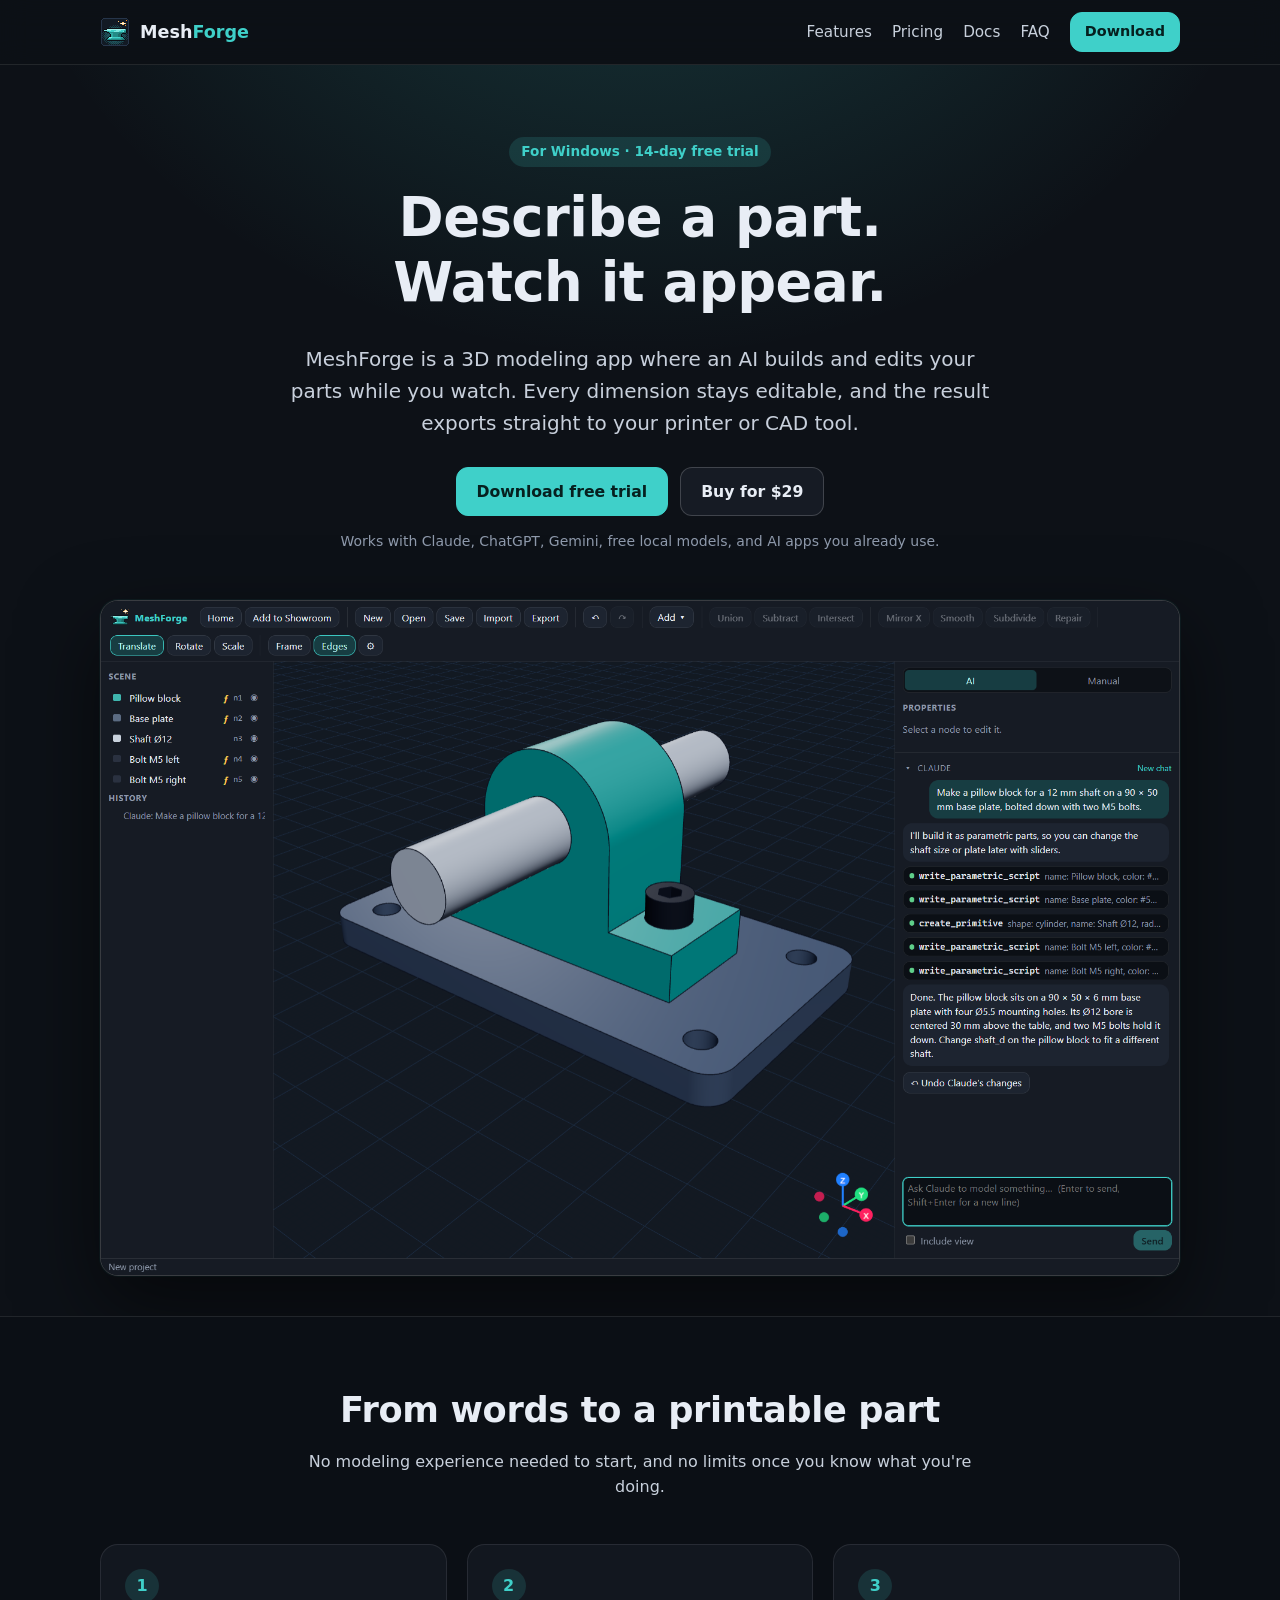
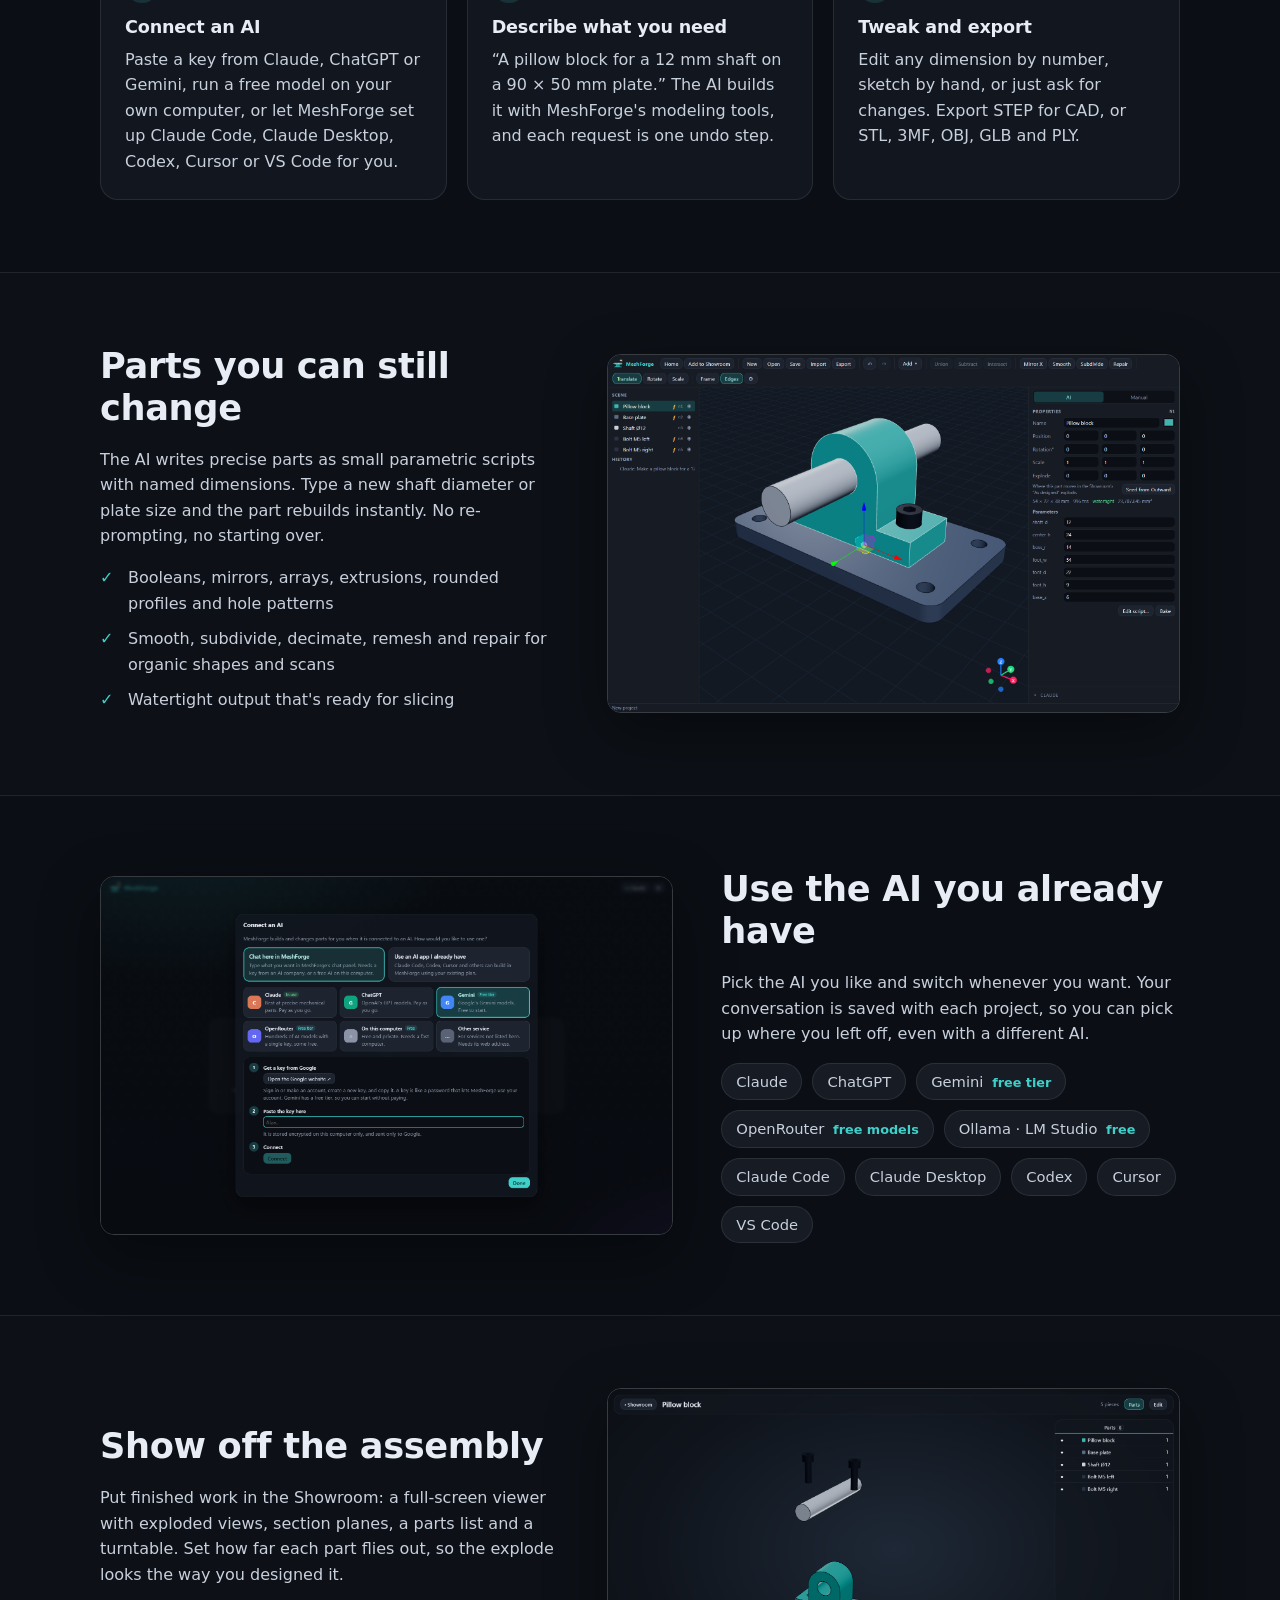
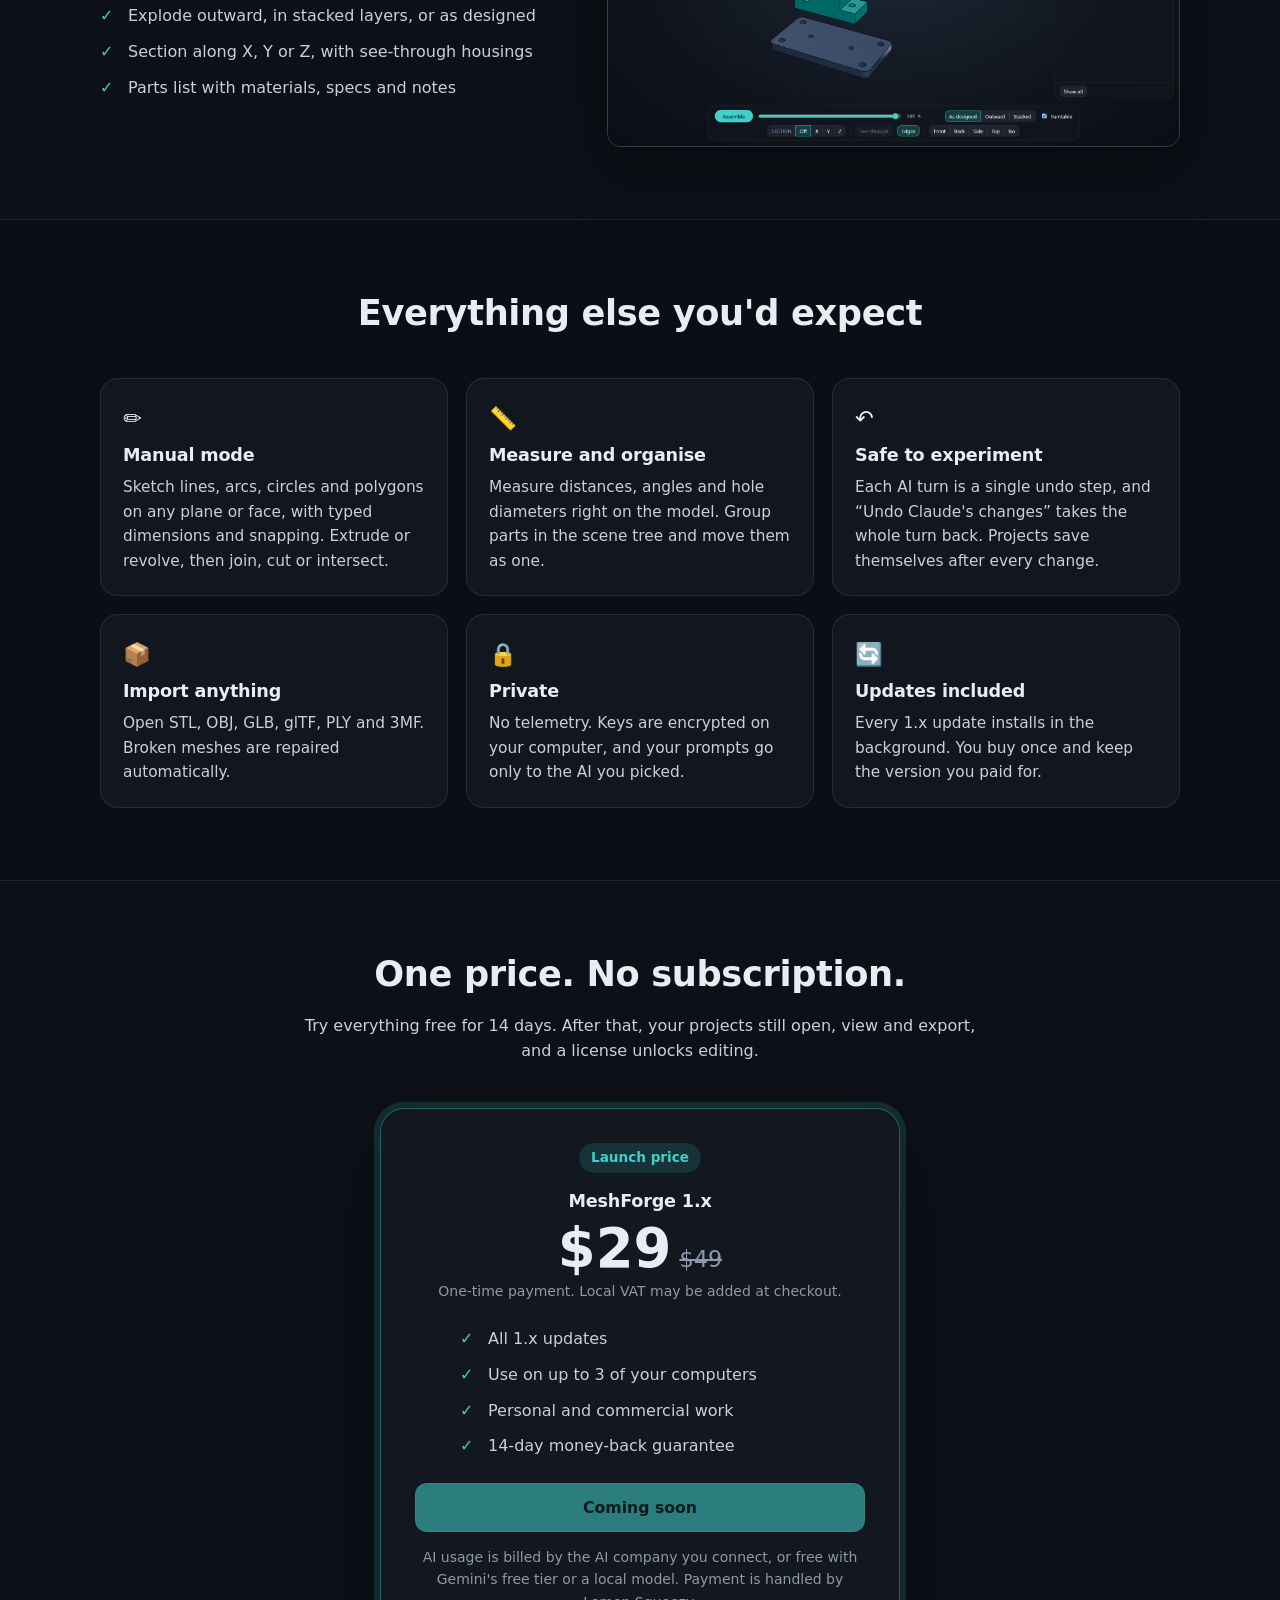
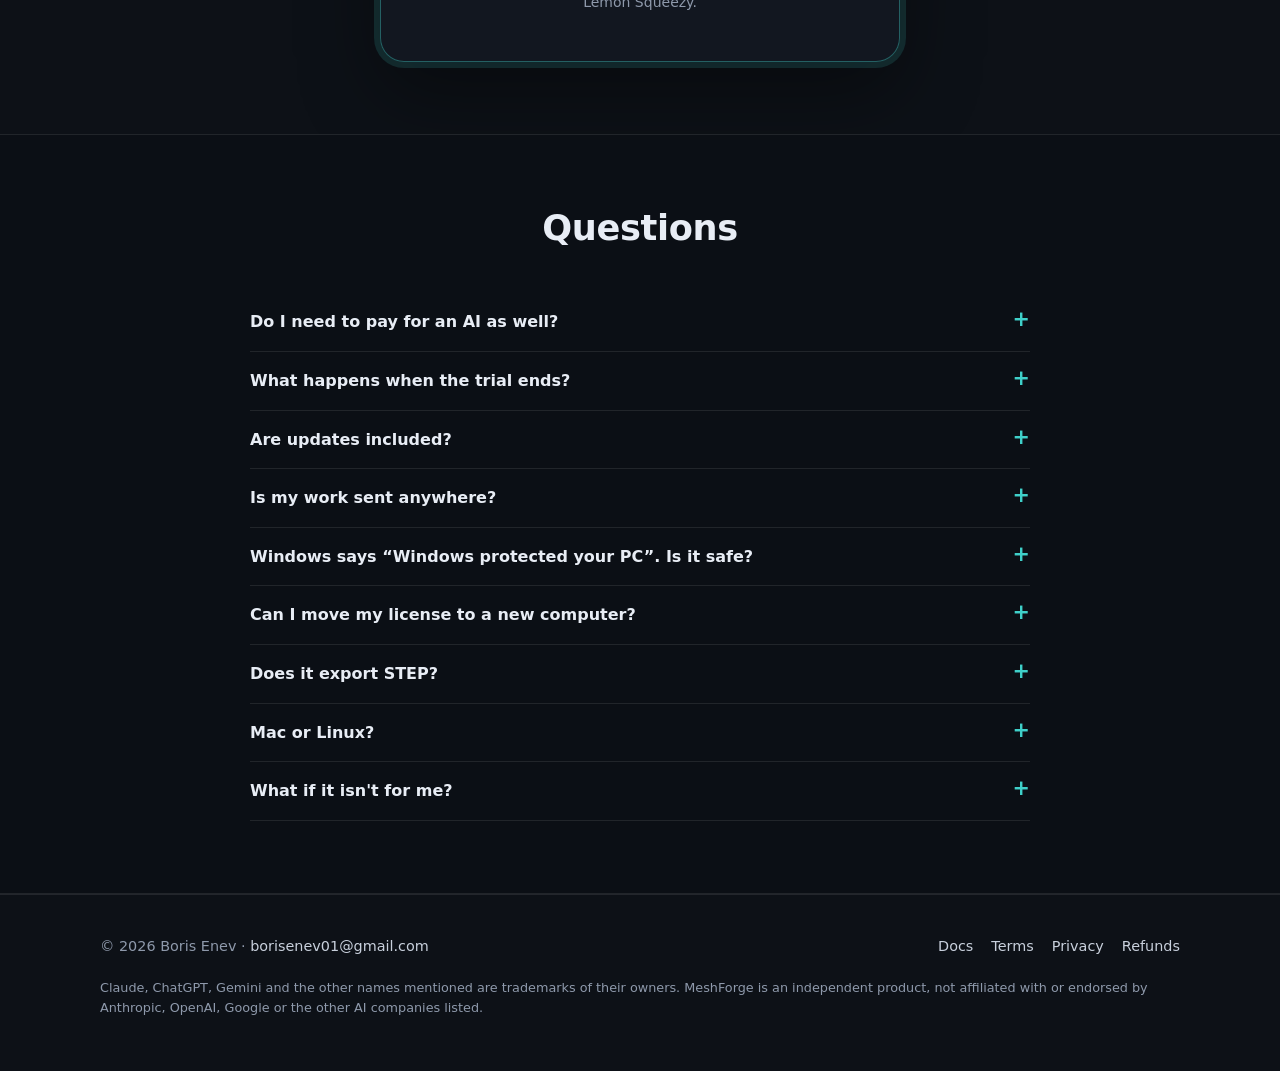
==== index.html @ 9ca4f4f4 "Update site" ====
<!doctype html>
<html lang="en">
<head>
  <meta charset="utf-8">
  <meta name="viewport" content="width=device-width, initial-scale=1">
  <title>MeshForge: 3D modeling with AI</title>
  <meta name="description" content="MeshForge is a Windows 3D modeling app where AI builds and edits your parts. Use Claude, ChatGPT, Gemini, a free local model, or the AI app you already have. One-time purchase.">
  <meta property="og:title" content="MeshForge: 3D modeling with AI">
  <meta property="og:description" content="Describe a part, watch it appear, tweak it with sliders, export it for printing or CAD.">
  <meta property="og:image" content="img/editor.png">
  <link rel="icon" href="img/logo.svg" type="image/svg+xml">
  <link rel="stylesheet" href="style.css">
</head>
<body>
<!-- header -->
<header class="site-header">
  <div class="wrap">
    <a class="brand" href="index.html"><img src="img/logo.svg" alt=""><span>Mesh<b>Forge</b></span></a>
    <nav class="nav">
      <a href="index.html#features">Features</a>
      <a href="index.html#pricing">Pricing</a>
      <a href="docs.html">Docs</a>
      <a href="index.html#faq">FAQ</a>
      <a class="btn small primary" data-download href="#">Download</a>
    </nav>
  </div>
</header>
<!-- /header -->

<main>
  <section class="hero">
    <div class="wrap">
      <span class="eyebrow">For Windows · 14-day free trial</span>
      <h1>Describe a part.<br>Watch it appear.</h1>
      <p class="lede">
        MeshForge is a 3D modeling app where an AI builds and edits your parts while you watch.
        Every dimension stays editable, and the result exports straight to your printer or CAD tool.
      </p>
      <div class="ctas">
        <a class="btn primary" data-download href="#">Download free trial</a>
        <a class="btn" href="#pricing">Buy for $29</a>
      </div>
      <p class="note muted small">Works with Claude, ChatGPT, Gemini, free local models, and AI apps you already use.</p>
      <img class="shot" src="img/editor.png" width="1800" height="1125"
        alt="MeshForge editor: the chat panel shows Claude building a pillow block, base plate, shaft and bolts, which appear in the 3D viewport.">
    </div>
  </section>

  <section class="alt" id="how">
    <div class="wrap">
      <div class="section-head">
        <h2>From words to a printable part</h2>
        <p>No modeling experience needed to start, and no limits once you know what you're doing.</p>
      </div>
      <div class="steps">
        <div class="step">
          <h3>Connect an AI</h3>
          <p>Paste a key from Claude, ChatGPT or Gemini, run a free model on your own computer, or let MeshForge set up Claude Code, Claude Desktop, Codex, Cursor or VS Code for you.</p>
        </div>
        <div class="step">
          <h3>Describe what you need</h3>
          <p>“A pillow block for a 12 mm shaft on a 90 × 50 mm plate.” The AI builds it with MeshForge's modeling tools, and each request is one undo step.</p>
        </div>
        <div class="step">
          <h3>Tweak and export</h3>
          <p>Edit any dimension by number, sketch by hand, or just ask for changes. Export STEP for CAD, or STL, 3MF, OBJ, GLB and PLY.</p>
        </div>
      </div>
    </div>
  </section>

  <section id="features">
    <div class="wrap">
      <div class="split">
        <div class="split-text">
          <h2>Parts you can still change</h2>
          <p>The AI writes precise parts as small parametric scripts with named dimensions. Type a new shaft diameter or plate size and the part rebuilds instantly. No re-prompting, no starting over.</p>
          <ul class="ticks">
            <li>Booleans, mirrors, arrays, extrusions, rounded profiles and hole patterns</li>
            <li>Smooth, subdivide, decimate, remesh and repair for organic shapes and scans</li>
            <li>Watertight output that's ready for slicing</li>
          </ul>
        </div>
        <img src="img/params.png" width="1800" height="1125" loading="lazy" alt="The pillow block selected, with its shaft diameter, height and foot dimensions editable in the Properties panel.">
      </div>
    </div>
  </section>

  <section class="alt">
    <div class="wrap">
      <div class="split flip">
        <div class="split-text">
          <h2>Use the AI you already have</h2>
          <p>Pick the AI you like and switch whenever you want. Your conversation is saved with each project, so you can pick up where you left off, even with a different AI.</p>
          <div class="ai-list" style="justify-content:flex-start">
            <span class="chip">Claude</span>
            <span class="chip">ChatGPT</span>
            <span class="chip">Gemini <b>free tier</b></span>
            <span class="chip">OpenRouter <b>free models</b></span>
            <span class="chip">Ollama · LM Studio <b>free</b></span>
            <span class="chip">Claude Code</span>
            <span class="chip">Claude Desktop</span>
            <span class="chip">Codex</span>
            <span class="chip">Cursor</span>
            <span class="chip">VS Code</span>
          </div>
        </div>
        <img src="img/connect.png" width="1800" height="1125" loading="lazy" alt="The Connect an AI window with Claude, ChatGPT, Gemini, OpenRouter, local models and other services.">
      </div>
    </div>
  </section>

  <section>
    <div class="wrap">
      <div class="split">
        <div class="split-text">
          <h2>Show off the assembly</h2>
          <p>Put finished work in the Showroom: a full-screen viewer with exploded views, section planes, a parts list and a turntable. Set how far each part flies out, so the explode looks the way you designed it.</p>
          <ul class="ticks">
            <li>Explode outward, in stacked layers, or as designed</li>
            <li>Section along X, Y or Z, with see-through housings</li>
            <li>Parts list with materials, specs and notes</li>
          </ul>
        </div>
        <img src="img/showroom.png" width="1800" height="1125" loading="lazy" alt="Showroom viewer showing the pillow block assembly exploded into its parts.">
      </div>
    </div>
  </section>

  <section class="alt">
    <div class="wrap">
      <div class="section-head">
        <h2>Everything else you'd expect</h2>
      </div>
      <div class="grid">
        <div class="card"><div class="icon">✏️</div><h3>Manual mode</h3><p>Sketch lines, arcs, circles and polygons on any plane or face, with typed dimensions and snapping. Extrude or revolve, then join, cut or intersect.</p></div>
        <div class="card"><div class="icon">📏</div><h3>Measure and organise</h3><p>Measure distances, angles and hole diameters right on the model. Group parts in the scene tree and move them as one.</p></div>
        <div class="card"><div class="icon">↶</div><h3>Safe to experiment</h3><p>Each AI turn is a single undo step, and “Undo Claude's changes” takes the whole turn back. Projects save themselves after every change.</p></div>
        <div class="card"><div class="icon">📦</div><h3>Import anything</h3><p>Open STL, OBJ, GLB, glTF, PLY and 3MF. Broken meshes are repaired automatically.</p></div>
        <div class="card"><div class="icon">🔒</div><h3>Private</h3><p>No telemetry. Keys are encrypted on your computer, and your prompts go only to the AI you picked.</p></div>
        <div class="card"><div class="icon">🔄</div><h3>Updates included</h3><p>Every 1.x update installs in the background. You buy once and keep the version you paid for.</p></div>
      </div>
    </div>
  </section>

  <section id="pricing">
    <div class="wrap">
      <div class="section-head">
        <h2>One price. No subscription.</h2>
        <p>Try everything free for 14 days. After that, your projects still open, view and export, and a license unlocks editing.</p>
      </div>
      <div class="price-card">
        <span class="eyebrow">Launch price</span>
        <h3>MeshForge 1.x</h3>
        <div class="price">$29<s>$49</s></div>
        <p class="muted small">One-time payment. Local VAT may be added at checkout.</p>
        <ul class="ticks">
          <li>All 1.x updates</li>
          <li>Use on up to 3 of your computers</li>
          <li>Personal and commercial work</li>
          <li>14-day money-back guarantee</li>
        </ul>
        <a class="btn primary" data-buy href="#">Buy MeshForge</a>
        <p class="muted small" style="margin-top:14px">
          AI usage is billed by the AI company you connect, or free with Gemini's free tier or a local model.
          Payment is handled by Lemon Squeezy.
        </p>
      </div>
    </div>
  </section>

  <section class="alt" id="faq">
    <div class="wrap">
      <div class="section-head"><h2>Questions</h2></div>
      <div class="faq">
        <details>
          <summary>Do I need to pay for an AI as well?</summary>
          <p>Not necessarily. Gemini has a free tier, OpenRouter has free models, and Ollama or LM Studio run models on your own computer for free. If you already pay for Claude or ChatGPT, MeshForge can use that through Claude Code, Claude Desktop or Codex. With an API key you pay the AI company directly for what you use.</p>
        </details>
        <details>
          <summary>What happens when the trial ends?</summary>
          <p>MeshForge becomes read-only. You can still open, view and export every project, so your work is never locked away. Enter a license key in Settings to edit again.</p>
        </details>
        <details>
          <summary>Are updates included?</summary>
          <p>Yes, every 1.x update, installed automatically in the background. A future 2.0 would be an optional paid upgrade, and your 1.x license keeps working forever.</p>
        </details>
        <details>
          <summary>Is my work sent anywhere?</summary>
          <p>MeshForge has no telemetry and never sends your projects to us. When you chat, your message and a short description of the scene go to the AI you picked. The app also contacts Lemon Squeezy to check your license and GitHub to check for updates. Details are in the <a href="privacy.html">privacy policy</a>.</p>
        </details>
        <details>
          <summary>Windows says “Windows protected your PC”. Is it safe?</summary>
          <p>That's Windows SmartScreen. It warns about newer apps that aren't code-signed yet, and signing is on the way. Click <b>More info</b>, then <b>Run anyway</b>.</p>
        </details>
        <details>
          <summary>Can I move my license to a new computer?</summary>
          <p>Yes. Click Deactivate in Settings on the old computer, then enter the key on the new one. A license works on up to 3 computers at once.</p>
        </details>
        <details>
          <summary>Does it export STEP?</summary>
          <p>Yes. Parts you sketch and extrude or revolve in Manual mode, and joins and cuts made from them, export as exact solids with true flat, cylindrical and curved faces that SolidWorks, Fusion, FreeCAD and other CAD programs open as real geometry. Other parts (imported meshes, AI-made shapes) are written as faceted solids. STL, 3MF, OBJ, GLB and PLY are there too.</p>
        </details>
        <details>
          <summary>Mac or Linux?</summary>
          <p>Windows 10 and 11 (64-bit) only for now.</p>
        </details>
        <details>
          <summary>What if it isn't for me?</summary>
          <p>Email within 14 days of buying and you'll get a full refund. See the <a href="refund.html">refund policy</a>.</p>
        </details>
      </div>
    </div>
  </section>
</main>

<!-- footer -->
<footer class="site-footer">
  <div class="wrap">
    <div>© <span data-year>2026</span> Boris Enev · <a href="mailto:borisenev01@gmail.com">borisenev01@gmail.com</a></div>
    <nav>
      <a href="docs.html">Docs</a>
      <a href="terms.html">Terms</a>
      <a href="privacy.html">Privacy</a>
      <a href="refund.html">Refunds</a>
    </nav>
    <p class="fine">Claude, ChatGPT, Gemini and the other names mentioned are trademarks of their owners. MeshForge is an independent product, not affiliated with or endorsed by Anthropic, OpenAI, Google or the other AI companies listed.</p>
  </div>
</footer>
<!-- /footer -->
<script src="site.js"></script>
</body>
</html>
---- style.css ----
/* MeshForge website: the app's "Floating glass" look (deep blue-black, teal accent, glass panels). */
:root {
  --bg: #0d1117;
  --bg-2: #0b0f15;
  --panel: #161b24;
  --glass: rgba(22, 27, 36, 0.72);
  --border: rgba(255, 255, 255, 0.09);
  --border-strong: rgba(255, 255, 255, 0.18);
  --text: #e8edf5;
  --text-2: #c8d0dc;
  --muted: #8e99ab;
  --accent: #3fd0c9;
  --accent-ink: #06201f;
  --accent-soft: rgba(63, 208, 201, 0.14);
  --good: #5fcf8a;
  --radius: 18px;
  --wrap: 1120px;
  color-scheme: dark;
}

* { box-sizing: border-box; }
html { scroll-behavior: smooth; }
body {
  margin: 0;
  background: var(--bg);
  color: var(--text);
  font: 16px/1.6 'Segoe UI Variable', 'Segoe UI', system-ui, -apple-system, sans-serif;
  -webkit-font-smoothing: antialiased;
}
img { max-width: 100%; height: auto; display: block; }
a { color: var(--accent); text-decoration: none; }
a:hover { text-decoration: underline; }
h1, h2, h3 { line-height: 1.2; margin: 0 0 0.5em; letter-spacing: -0.01em; }
h1 { font-size: clamp(2.1rem, 5vw, 3.4rem); font-weight: 700; }
h2 { font-size: clamp(1.6rem, 3.2vw, 2.2rem); }
h3 { font-size: 1.1rem; }
p { margin: 0 0 1em; }
code, kbd { font-family: 'Cascadia Code', Consolas, monospace; font-size: 0.9em; }
kbd { padding: 1px 6px; border: 1px solid var(--border-strong); border-bottom-width: 2px; border-radius: 6px; background: var(--panel); }

.wrap { max-width: var(--wrap); margin: 0 auto; padding: 0 20px; }
.muted { color: var(--muted); }
.small { font-size: 0.875rem; }

/* ---- Header ---- */
.site-header {
  position: sticky; top: 0; z-index: 10;
  background: rgba(13, 17, 23, 0.78);
  backdrop-filter: blur(14px);
  border-bottom: 1px solid var(--border);
}
.site-header .wrap { display: flex; align-items: center; gap: 24px; height: 64px; }
.brand { display: flex; align-items: center; gap: 10px; color: var(--text); font-weight: 700; font-size: 1.1rem; }
.brand:hover { text-decoration: none; }
.brand img { width: 30px; height: 30px; image-rendering: pixelated; }
.brand b { color: var(--accent); font-weight: inherit; }
.nav { display: flex; gap: 20px; margin-left: auto; align-items: center; }
.nav a { color: var(--text-2); font-size: 0.95rem; }
.nav a:hover { color: var(--text); text-decoration: none; }
@media (max-width: 760px) { .nav a:not(.btn) { display: none; } }

/* ---- Buttons ---- */
.btn {
  display: inline-flex; align-items: center; justify-content: center; gap: 8px;
  padding: 11px 20px; border-radius: 12px;
  font: inherit; font-weight: 600; font-size: 0.98rem;
  border: 1px solid var(--border-strong); background: var(--panel); color: var(--text);
  cursor: pointer; transition: transform 0.12s, background 0.12s, border-color 0.12s;
}
.btn:hover { text-decoration: none; border-color: var(--accent); transform: translateY(-1px); }
.btn.primary { background: var(--accent); color: var(--accent-ink); border-color: var(--accent); }
.btn.primary:hover { background: #5fe0d9; }
.btn.small { padding: 7px 14px; font-size: 0.9rem; }
.btn[aria-disabled='true'] { opacity: 0.55; cursor: default; transform: none; border-color: var(--border-strong); }

/* ---- Hero ---- */
.hero { position: relative; overflow: hidden; padding: 72px 0 40px; text-align: center; }
.hero::before {
  content: ''; position: absolute; inset: -20% -10% auto; height: 640px; z-index: -1;
  background: radial-gradient(ellipse at 50% 0%, rgba(63, 208, 201, 0.22), transparent 60%);
}
.hero .lede { font-size: clamp(1.05rem, 2vw, 1.25rem); color: var(--text-2); max-width: 720px; margin: 0 auto 28px; }
.hero .ctas { display: flex; gap: 12px; justify-content: center; flex-wrap: wrap; }
.hero .note { margin-top: 14px; }
.eyebrow { display: inline-block; padding: 4px 12px; margin-bottom: 18px; border-radius: 999px; background: var(--accent-soft); color: var(--accent); font-size: 0.85rem; font-weight: 600; }
.shot {
  margin: 48px auto 0; border-radius: var(--radius); overflow: hidden;
  border: 1px solid var(--border-strong);
  box-shadow: 0 30px 80px rgba(0, 0, 0, 0.55), 0 0 0 1px rgba(63, 208, 201, 0.06);
}

/* ---- Sections ---- */
section { padding: 72px 0; }
section.alt { background: var(--bg-2); border-top: 1px solid var(--border); border-bottom: 1px solid var(--border); }
.section-head { text-align: center; max-width: 700px; margin: 0 auto 44px; }
.section-head p { color: var(--text-2); }

.steps { display: grid; grid-template-columns: repeat(3, 1fr); gap: 20px; counter-reset: step; }
.step { padding: 24px; border-radius: var(--radius); background: var(--glass); border: 1px solid var(--border); }
.step::before {
  counter-increment: step; content: counter(step);
  display: grid; place-items: center; width: 34px; height: 34px; margin-bottom: 14px;
  border-radius: 50%; background: var(--accent-soft); color: var(--accent); font-weight: 700;
}
.step p { color: var(--text-2); margin: 0; }

.split { display: grid; grid-template-columns: 1fr 1.25fr; gap: 48px; align-items: center; }
.split.flip { grid-template-columns: 1.25fr 1fr; }
.split.flip .split-text { order: 2; }
.split img { border-radius: 14px; border: 1px solid var(--border-strong); box-shadow: 0 20px 60px rgba(0, 0, 0, 0.45); }
.split-text p { color: var(--text-2); }
.ticks { list-style: none; padding: 0; margin: 0; }
.ticks li { position: relative; padding-left: 28px; margin-bottom: 10px; color: var(--text-2); }
.ticks li::before { content: '✓'; position: absolute; left: 0; color: var(--accent); font-weight: 700; }

.grid { display: grid; grid-template-columns: repeat(3, 1fr); gap: 18px; }
.card { padding: 22px; border-radius: var(--radius); background: var(--glass); border: 1px solid var(--border); }
.card p { color: var(--text-2); margin: 0; font-size: 0.96rem; }
.card .icon { font-size: 1.4rem; margin-bottom: 8px; }

.ai-list { display: flex; flex-wrap: wrap; gap: 10px; justify-content: center; margin-top: 8px; }
.chip { padding: 6px 14px; border-radius: 999px; background: var(--panel); border: 1px solid var(--border); color: var(--text-2); font-size: 0.92rem; }
.chip b { color: var(--accent); font-weight: 600; margin-left: 4px; font-size: 0.8rem; }

/* ---- Pricing ---- */
.price-card {
  max-width: 520px; margin: 0 auto; padding: 34px; text-align: center;
  border-radius: 24px; background: var(--glass); border: 1px solid rgba(63, 208, 201, 0.4);
  box-shadow: 0 0 0 6px var(--accent-soft), 0 30px 80px rgba(0, 0, 0, 0.4);
}
.price { font-size: 3.4rem; font-weight: 700; line-height: 1; margin: 10px 0 4px; }
.price s { font-size: 1.4rem; color: var(--muted); font-weight: 400; margin-left: 8px; }
.price-card .ticks { text-align: left; margin: 24px auto; max-width: 360px; }
.price-card .btn { width: 100%; }

/* ---- FAQ ---- */
.faq { max-width: 780px; margin: 0 auto; }
.faq details { border-bottom: 1px solid var(--border); padding: 16px 0; }
.faq summary { cursor: pointer; font-weight: 600; list-style: none; display: flex; justify-content: space-between; gap: 16px; }
.faq summary::after { content: '+'; color: var(--accent); font-size: 1.3rem; line-height: 1; }
.faq details[open] summary::after { content: '−'; }
.faq summary::-webkit-details-marker { display: none; }
.faq details p { color: var(--text-2); margin: 12px 0 0; }

/* ---- Text pages (docs, legal) ---- */
.page { max-width: 820px; margin: 0 auto; padding: 56px 20px 80px; }
.page h1 { font-size: clamp(1.9rem, 4vw, 2.6rem); }
.page h2 { font-size: 1.45rem; margin-top: 2em; }
.page h3 { margin-top: 1.5em; }
.page p, .page li { color: var(--text-2); }
.page ul, .page ol { padding-left: 1.3em; }
.page li { margin-bottom: 0.4em; }
.page .updated { color: var(--muted); font-size: 0.92rem; }
.toc { padding: 18px 22px; border-radius: 14px; background: var(--glass); border: 1px solid var(--border); margin: 24px 0; }
.toc ol { margin: 0; }
.callout { padding: 14px 18px; border-radius: 12px; background: var(--accent-soft); border: 1px solid rgba(63, 208, 201, 0.3); color: var(--text); margin: 18px 0; }
.eula p { white-space: pre-line; }
table { width: 100%; border-collapse: collapse; margin: 12px 0 20px; font-size: 0.95rem; }
th, td { text-align: left; padding: 9px 10px; border-bottom: 1px solid var(--border); color: var(--text-2); vertical-align: top; }
th { color: var(--text); font-weight: 600; }

/* ---- Footer ---- */
.site-footer { border-top: 1px solid var(--border); padding: 40px 0; color: var(--muted); font-size: 0.9rem; }
.site-footer .wrap { display: flex; flex-wrap: wrap; gap: 20px 40px; justify-content: space-between; }
.site-footer nav { display: flex; flex-wrap: wrap; gap: 18px; }
.site-footer a { color: var(--text-2); }
.site-footer .fine { flex-basis: 100%; font-size: 0.8rem; }

@media (max-width: 900px) {
  .steps, .grid { grid-template-columns: 1fr 1fr; }
  .split, .split.flip { grid-template-columns: 1fr; gap: 28px; }
  .split.flip .split-text { order: 0; }
}
@media (max-width: 600px) {
  .steps, .grid { grid-template-columns: 1fr; }
  section { padding: 52px 0; }
  .hero { padding-top: 48px; }
  .price-card { padding: 26px 20px; }
}
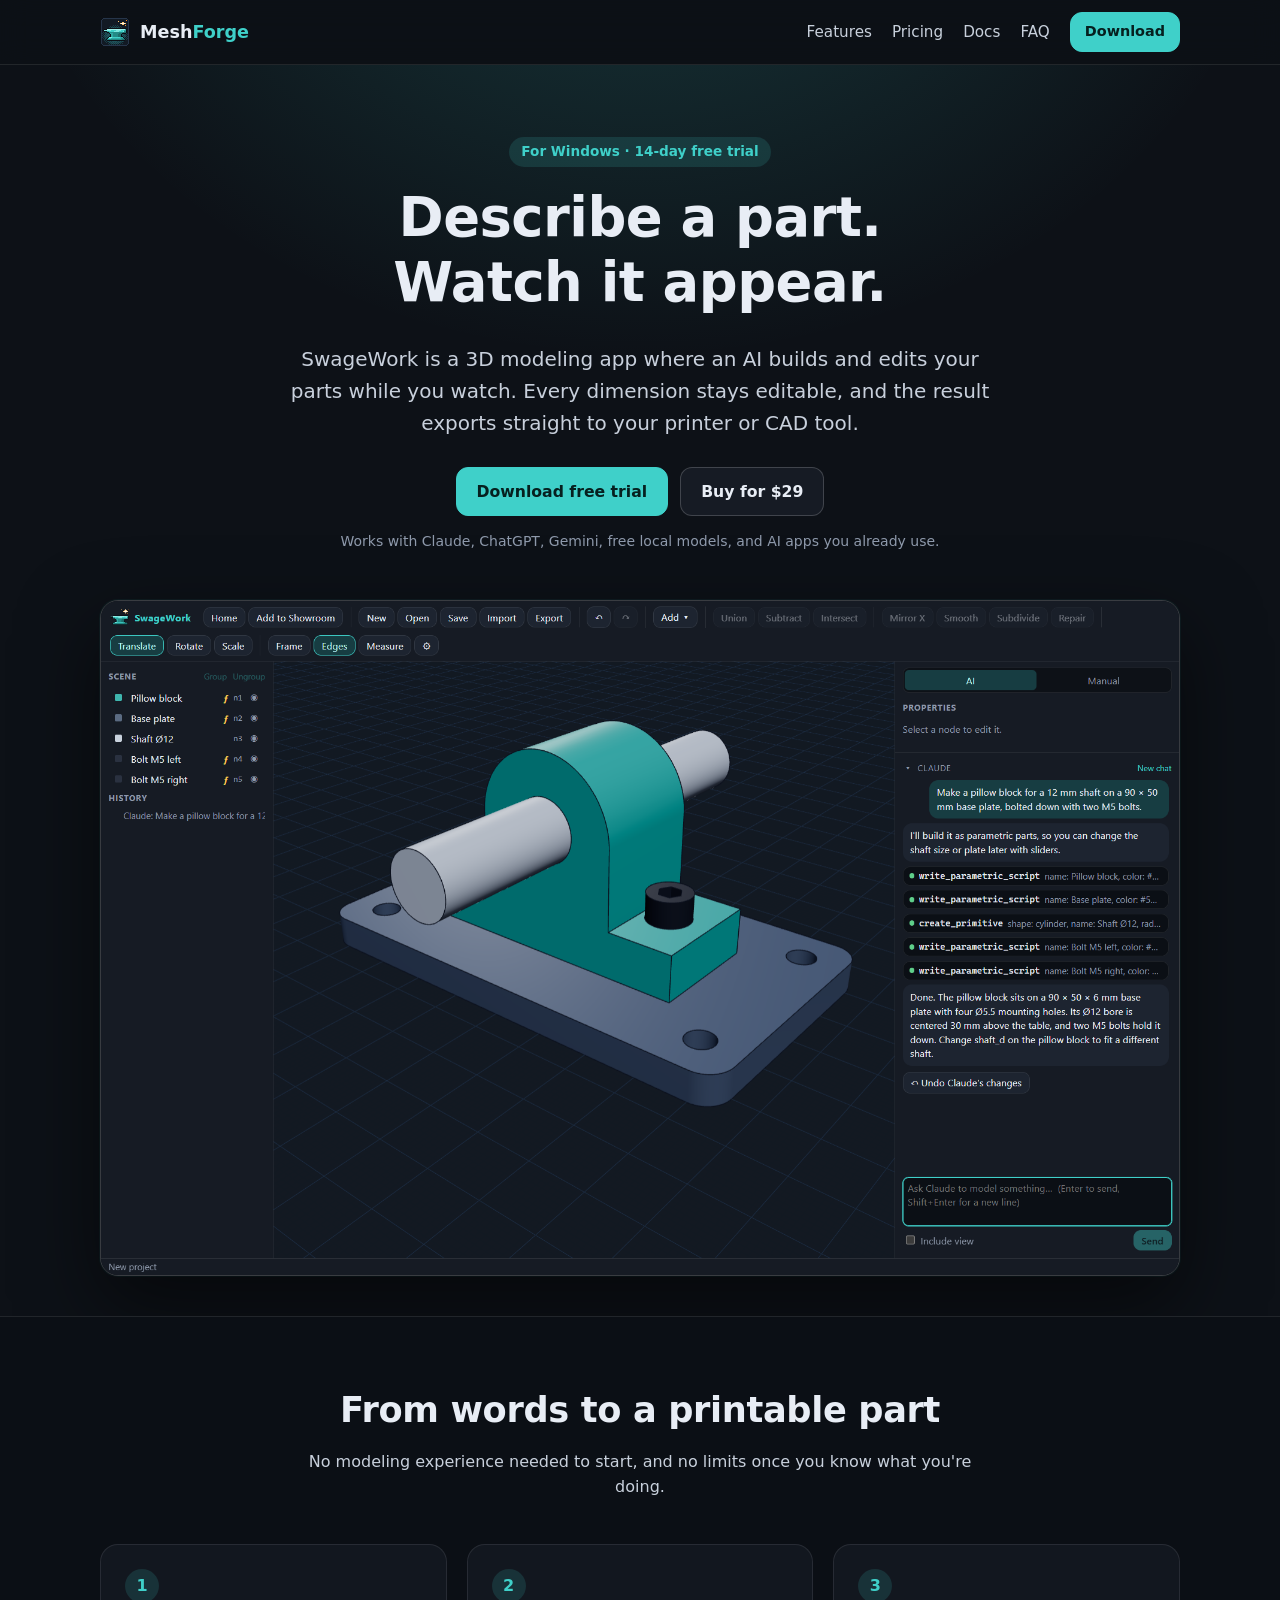
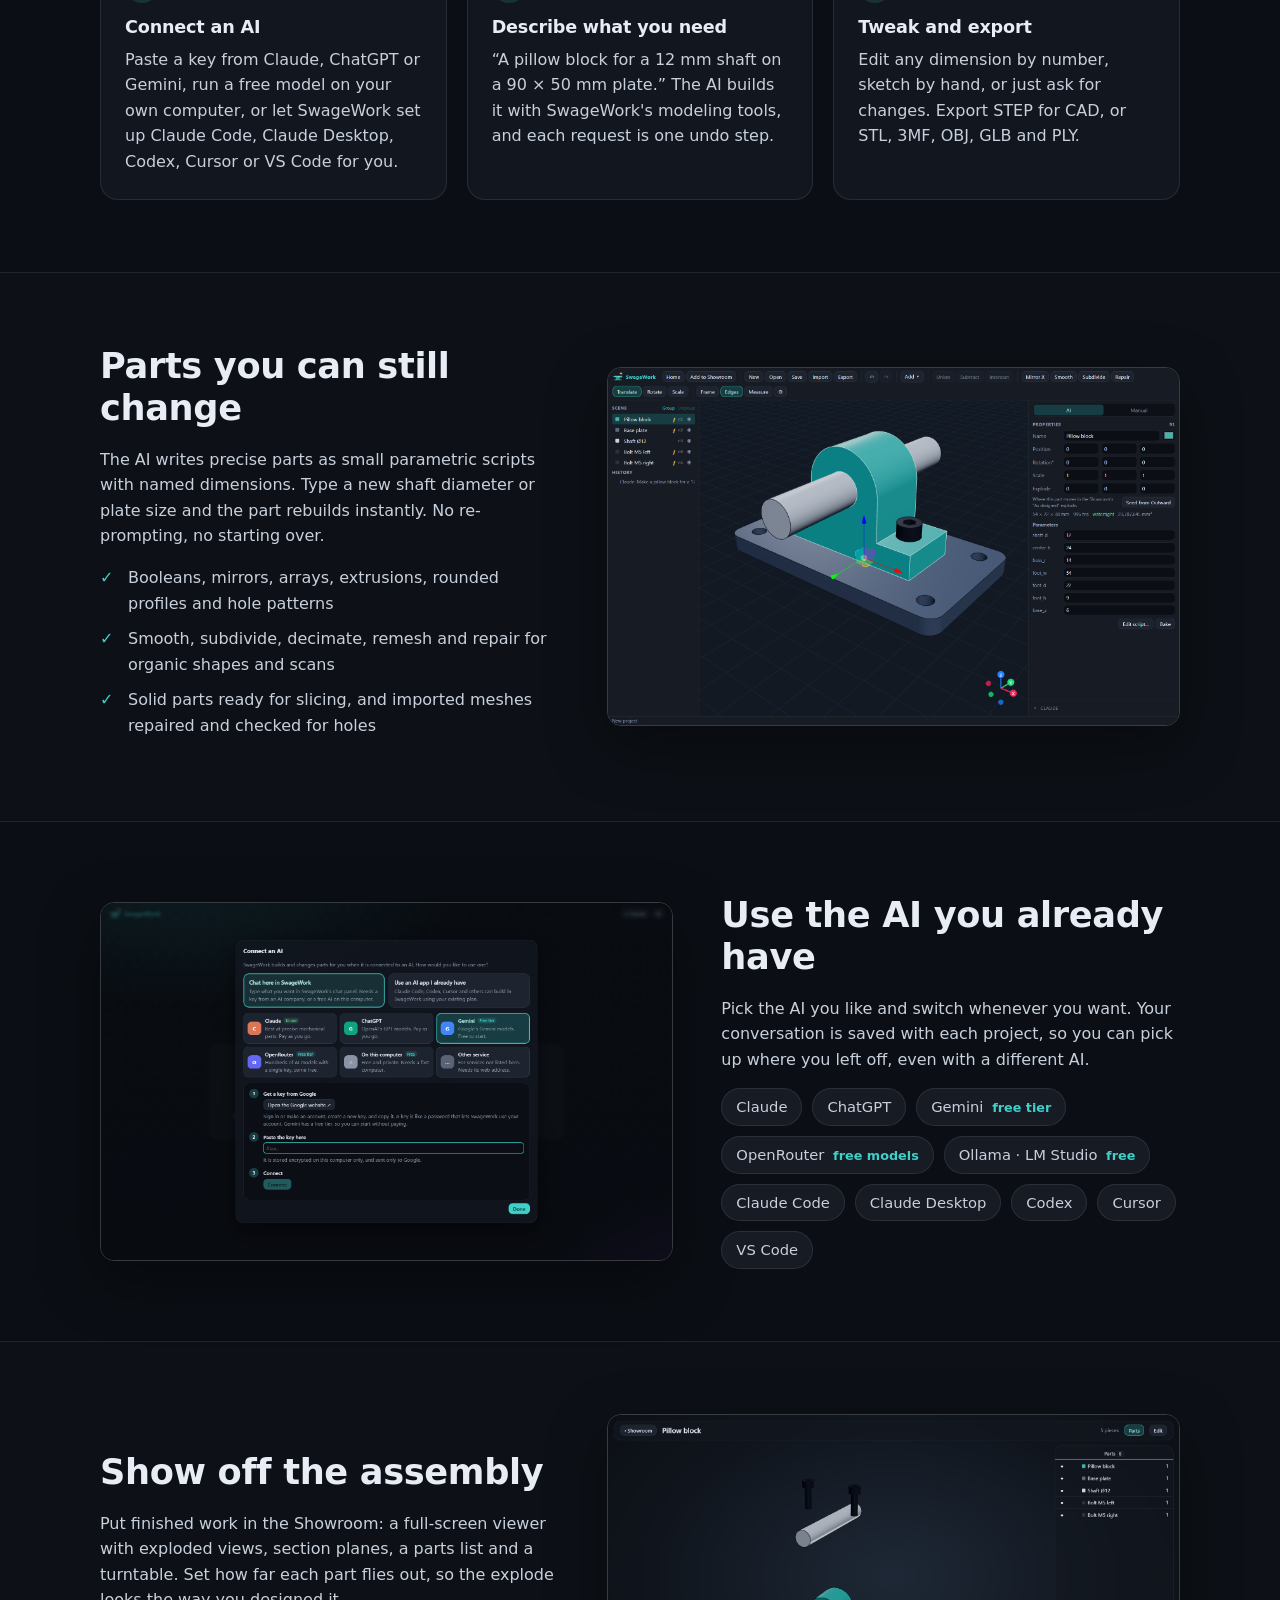
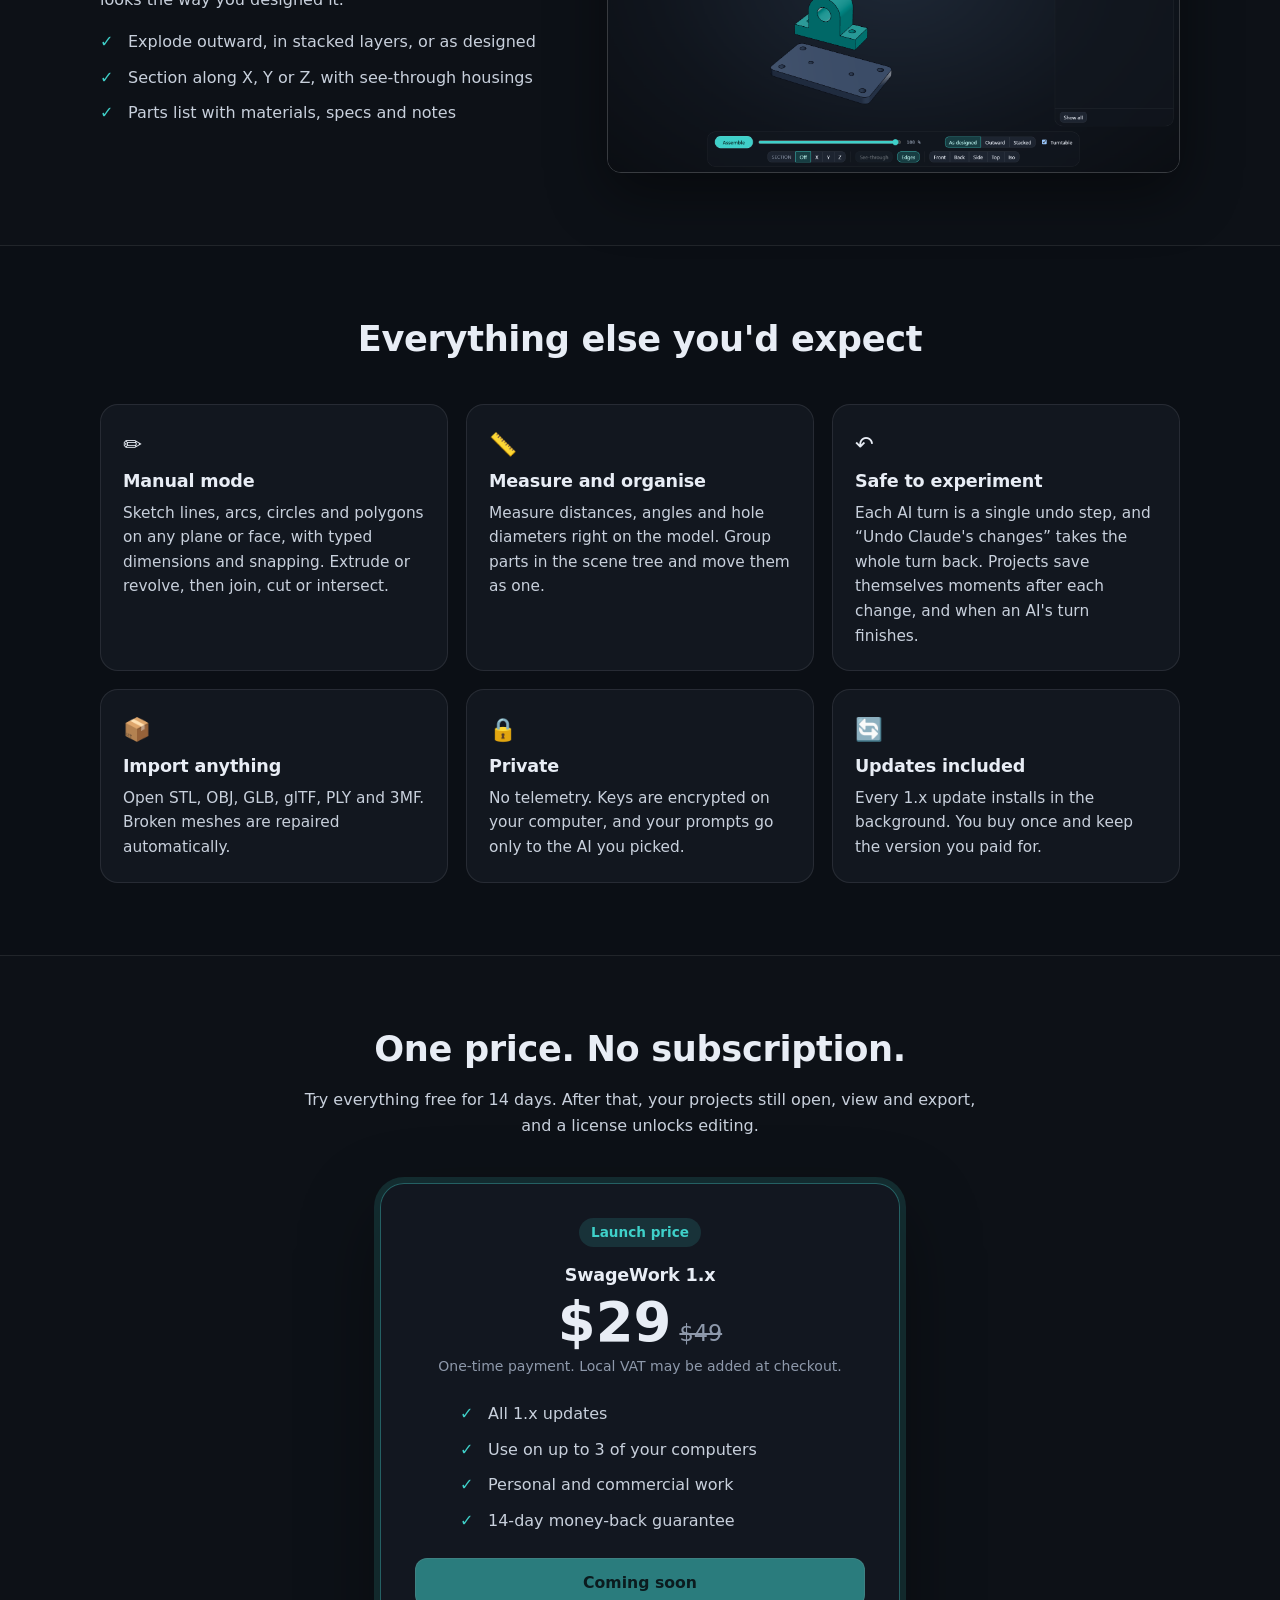
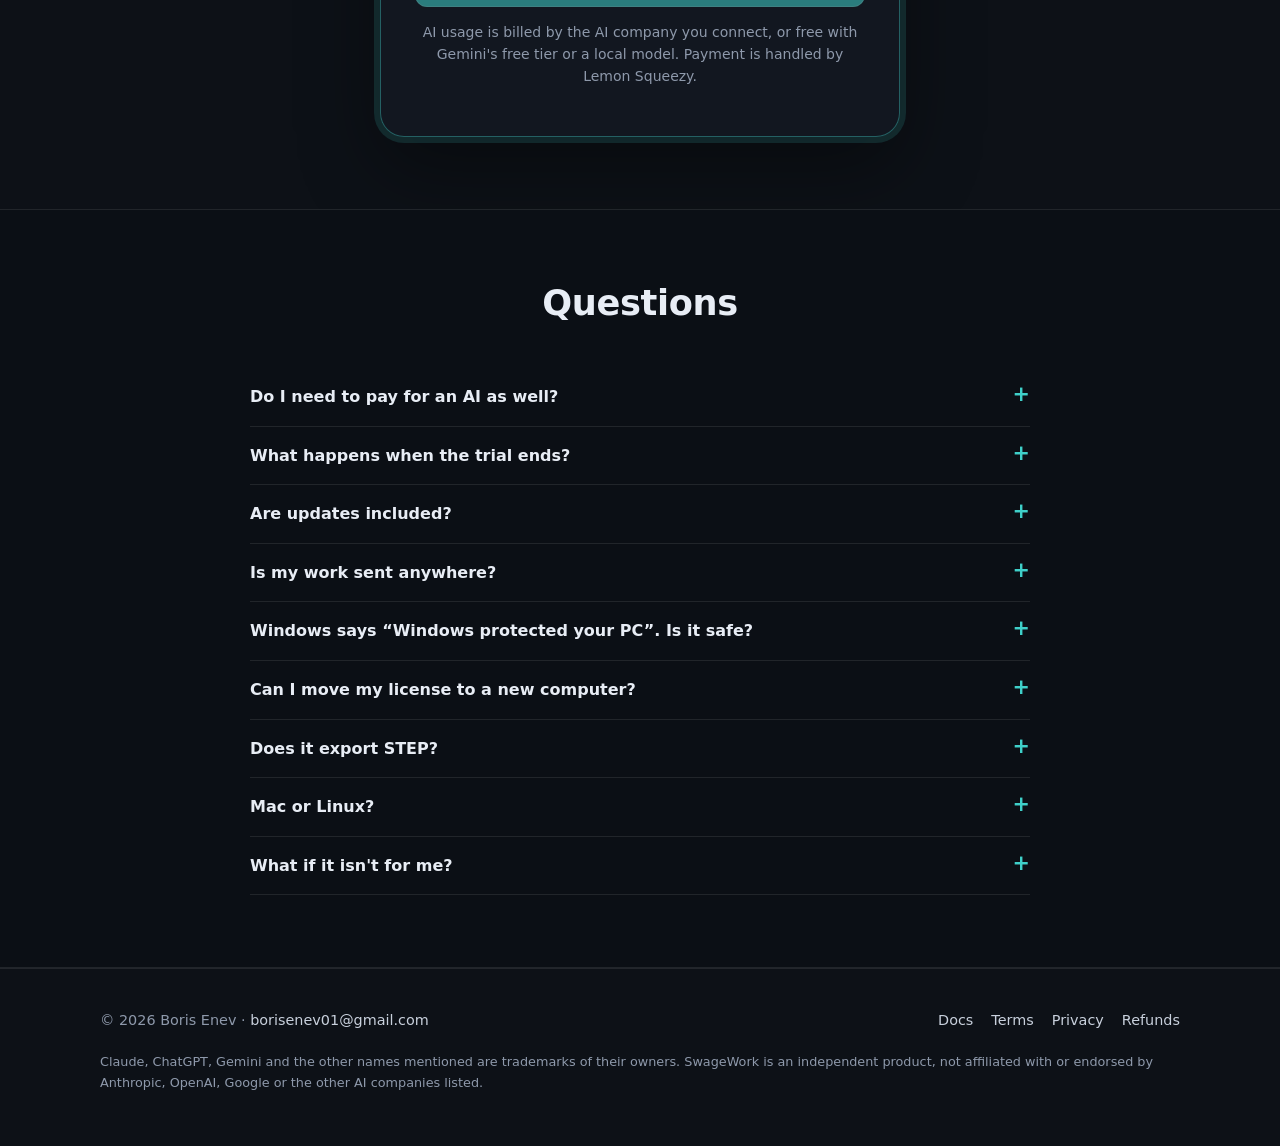
==== commit 6147df90: "Update site" ====
--- a/index.html
+++ b/index.html
@@ -3,9 +3,9 @@
 <head>
   <meta charset="utf-8">
   <meta name="viewport" content="width=device-width, initial-scale=1">
-  <title>MeshForge: 3D modeling with AI</title>
-  <meta name="description" content="MeshForge is a Windows 3D modeling app where AI builds and edits your parts. Use Claude, ChatGPT, Gemini, a free local model, or the AI app you already have. One-time purchase.">
-  <meta property="og:title" content="MeshForge: 3D modeling with AI">
+  <title>SwageWork: 3D modeling with AI</title>
+  <meta name="description" content="SwageWork is a Windows 3D modeling app where AI builds and edits your parts. Use Claude, ChatGPT, Gemini, a free local model, or the AI app you already have. One-time purchase.">
+  <meta property="og:title" content="SwageWork: 3D modeling with AI">
   <meta property="og:description" content="Describe a part, watch it appear, tweak it with sliders, export it for printing or CAD.">
   <meta property="og:image" content="img/editor.png">
   <link rel="icon" href="img/logo.svg" type="image/svg+xml">
@@ -33,7 +33,7 @@
       <span class="eyebrow">For Windows · 14-day free trial</span>
       <h1>Describe a part.<br>Watch it appear.</h1>
       <p class="lede">
-        MeshForge is a 3D modeling app where an AI builds and edits your parts while you watch.
+        SwageWork is a 3D modeling app where an AI builds and edits your parts while you watch.
         Every dimension stays editable, and the result exports straight to your printer or CAD tool.
       </p>
       <div class="ctas">
@@ -42,7 +42,7 @@
       </div>
       <p class="note muted small">Works with Claude, ChatGPT, Gemini, free local models, and AI apps you already use.</p>
       <img class="shot" src="img/editor.png" width="1800" height="1125"
-        alt="MeshForge editor: the chat panel shows Claude building a pillow block, base plate, shaft and bolts, which appear in the 3D viewport.">
+        alt="SwageWork editor: the chat panel shows Claude building a pillow block, base plate, shaft and bolts, which appear in the 3D viewport.">
     </div>
   </section>
 
@@ -55,11 +55,11 @@
       <div class="steps">
         <div class="step">
           <h3>Connect an AI</h3>
-          <p>Paste a key from Claude, ChatGPT or Gemini, run a free model on your own computer, or let MeshForge set up Claude Code, Claude Desktop, Codex, Cursor or VS Code for you.</p>
+          <p>Paste a key from Claude, ChatGPT or Gemini, run a free model on your own computer, or let SwageWork set up Claude Code, Claude Desktop, Codex, Cursor or VS Code for you.</p>
         </div>
         <div class="step">
           <h3>Describe what you need</h3>
-          <p>“A pillow block for a 12 mm shaft on a 90 × 50 mm plate.” The AI builds it with MeshForge's modeling tools, and each request is one undo step.</p>
+          <p>“A pillow block for a 12 mm shaft on a 90 × 50 mm plate.” The AI builds it with SwageWork's modeling tools, and each request is one undo step.</p>
         </div>
         <div class="step">
           <h3>Tweak and export</h3>
@@ -78,7 +78,7 @@
           <ul class="ticks">
             <li>Booleans, mirrors, arrays, extrusions, rounded profiles and hole patterns</li>
             <li>Smooth, subdivide, decimate, remesh and repair for organic shapes and scans</li>
-            <li>Watertight output that's ready for slicing</li>
+            <li>Solid parts ready for slicing, and imported meshes repaired and checked for holes</li>
           </ul>
         </div>
         <img src="img/params.png" width="1800" height="1125" loading="lazy" alt="The pillow block selected, with its shaft diameter, height and foot dimensions editable in the Properties panel.">
@@ -135,7 +135,7 @@
       <div class="grid">
         <div class="card"><div class="icon">✏️</div><h3>Manual mode</h3><p>Sketch lines, arcs, circles and polygons on any plane or face, with typed dimensions and snapping. Extrude or revolve, then join, cut or intersect.</p></div>
         <div class="card"><div class="icon">📏</div><h3>Measure and organise</h3><p>Measure distances, angles and hole diameters right on the model. Group parts in the scene tree and move them as one.</p></div>
-        <div class="card"><div class="icon">↶</div><h3>Safe to experiment</h3><p>Each AI turn is a single undo step, and “Undo Claude's changes” takes the whole turn back. Projects save themselves after every change.</p></div>
+        <div class="card"><div class="icon">↶</div><h3>Safe to experiment</h3><p>Each AI turn is a single undo step, and “Undo Claude's changes” takes the whole turn back. Projects save themselves moments after each change, and when an AI's turn finishes.</p></div>
         <div class="card"><div class="icon">📦</div><h3>Import anything</h3><p>Open STL, OBJ, GLB, glTF, PLY and 3MF. Broken meshes are repaired automatically.</p></div>
         <div class="card"><div class="icon">🔒</div><h3>Private</h3><p>No telemetry. Keys are encrypted on your computer, and your prompts go only to the AI you picked.</p></div>
         <div class="card"><div class="icon">🔄</div><h3>Updates included</h3><p>Every 1.x update installs in the background. You buy once and keep the version you paid for.</p></div>
@@ -151,7 +151,7 @@
       </div>
       <div class="price-card">
         <span class="eyebrow">Launch price</span>
-        <h3>MeshForge 1.x</h3>
+        <h3>SwageWork 1.x</h3>
         <div class="price">$29<s>$49</s></div>
         <p class="muted small">One-time payment. Local VAT may be added at checkout.</p>
         <ul class="ticks">
@@ -160,7 +160,7 @@
           <li>Personal and commercial work</li>
           <li>14-day money-back guarantee</li>
         </ul>
-        <a class="btn primary" data-buy href="#">Buy MeshForge</a>
+        <a class="btn primary" data-buy href="#">Buy SwageWork</a>
         <p class="muted small" style="margin-top:14px">
           AI usage is billed by the AI company you connect, or free with Gemini's free tier or a local model.
           Payment is handled by Lemon Squeezy.
@@ -175,11 +175,11 @@
       <div class="faq">
         <details>
           <summary>Do I need to pay for an AI as well?</summary>
-          <p>Not necessarily. Gemini has a free tier, OpenRouter has free models, and Ollama or LM Studio run models on your own computer for free. If you already pay for Claude or ChatGPT, MeshForge can use that through Claude Code, Claude Desktop or Codex. With an API key you pay the AI company directly for what you use.</p>
+          <p>Not necessarily. Gemini has a free tier, OpenRouter has free models, and Ollama or LM Studio run models on your own computer for free. If you already pay for Claude or ChatGPT, SwageWork can use that through Claude Code, Claude Desktop or Codex. With an API key you pay the AI company directly for what you use.</p>
         </details>
         <details>
           <summary>What happens when the trial ends?</summary>
-          <p>MeshForge becomes read-only. You can still open, view and export every project, so your work is never locked away. Enter a license key in Settings to edit again.</p>
+          <p>SwageWork becomes read-only. You can still open, view and export every project, so your work is never locked away. Enter a license key in Settings to edit again.</p>
         </details>
         <details>
           <summary>Are updates included?</summary>
@@ -187,7 +187,7 @@
         </details>
         <details>
           <summary>Is my work sent anywhere?</summary>
-          <p>MeshForge has no telemetry and never sends your projects to us. When you chat, your message and a short description of the scene go to the AI you picked. The app also contacts Lemon Squeezy to check your license and GitHub to check for updates. Details are in the <a href="privacy.html">privacy policy</a>.</p>
+          <p>SwageWork has no telemetry and never sends your projects to us. When you chat, your message and a short description of the scene go to the AI you picked. The app also contacts Lemon Squeezy to check your license and GitHub to check for updates. Details are in the <a href="privacy.html">privacy policy</a>.</p>
         </details>
         <details>
           <summary>Windows says “Windows protected your PC”. Is it safe?</summary>
@@ -224,7 +224,7 @@
       <a href="privacy.html">Privacy</a>
       <a href="refund.html">Refunds</a>
     </nav>
-    <p class="fine">Claude, ChatGPT, Gemini and the other names mentioned are trademarks of their owners. MeshForge is an independent product, not affiliated with or endorsed by Anthropic, OpenAI, Google or the other AI companies listed.</p>
+    <p class="fine">Claude, ChatGPT, Gemini and the other names mentioned are trademarks of their owners. SwageWork is an independent product, not affiliated with or endorsed by Anthropic, OpenAI, Google or the other AI companies listed.</p>
   </div>
 </footer>
 <!-- /footer -->
--- a/style.css
+++ b/style.css
@@ -1,4 +1,4 @@
-/* MeshForge website: the app's "Floating glass" look (deep blue-black, teal accent, glass panels). */
+/* SwageWork website: the app's "Floating glass" look (deep blue-black, teal accent, glass panels). */
 :root {
   --bg: #0d1117;
   --bg-2: #0b0f15;
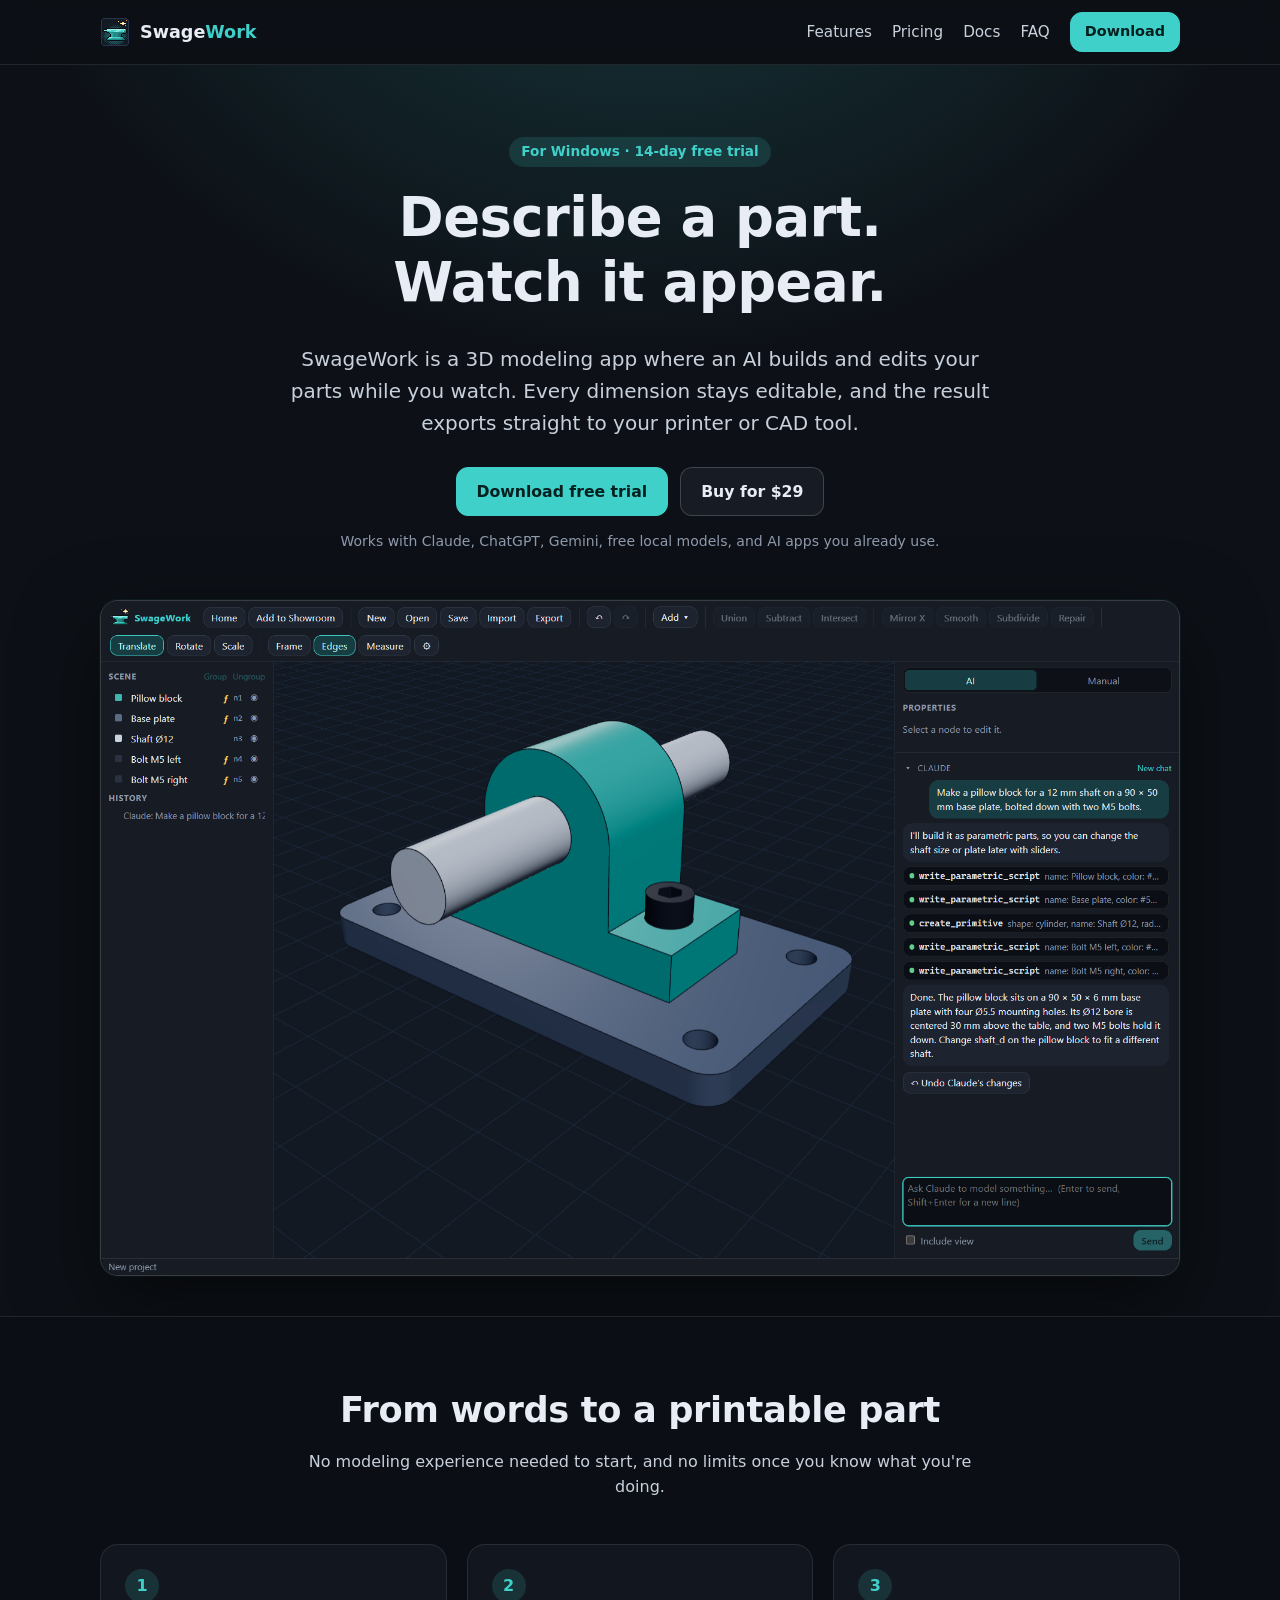
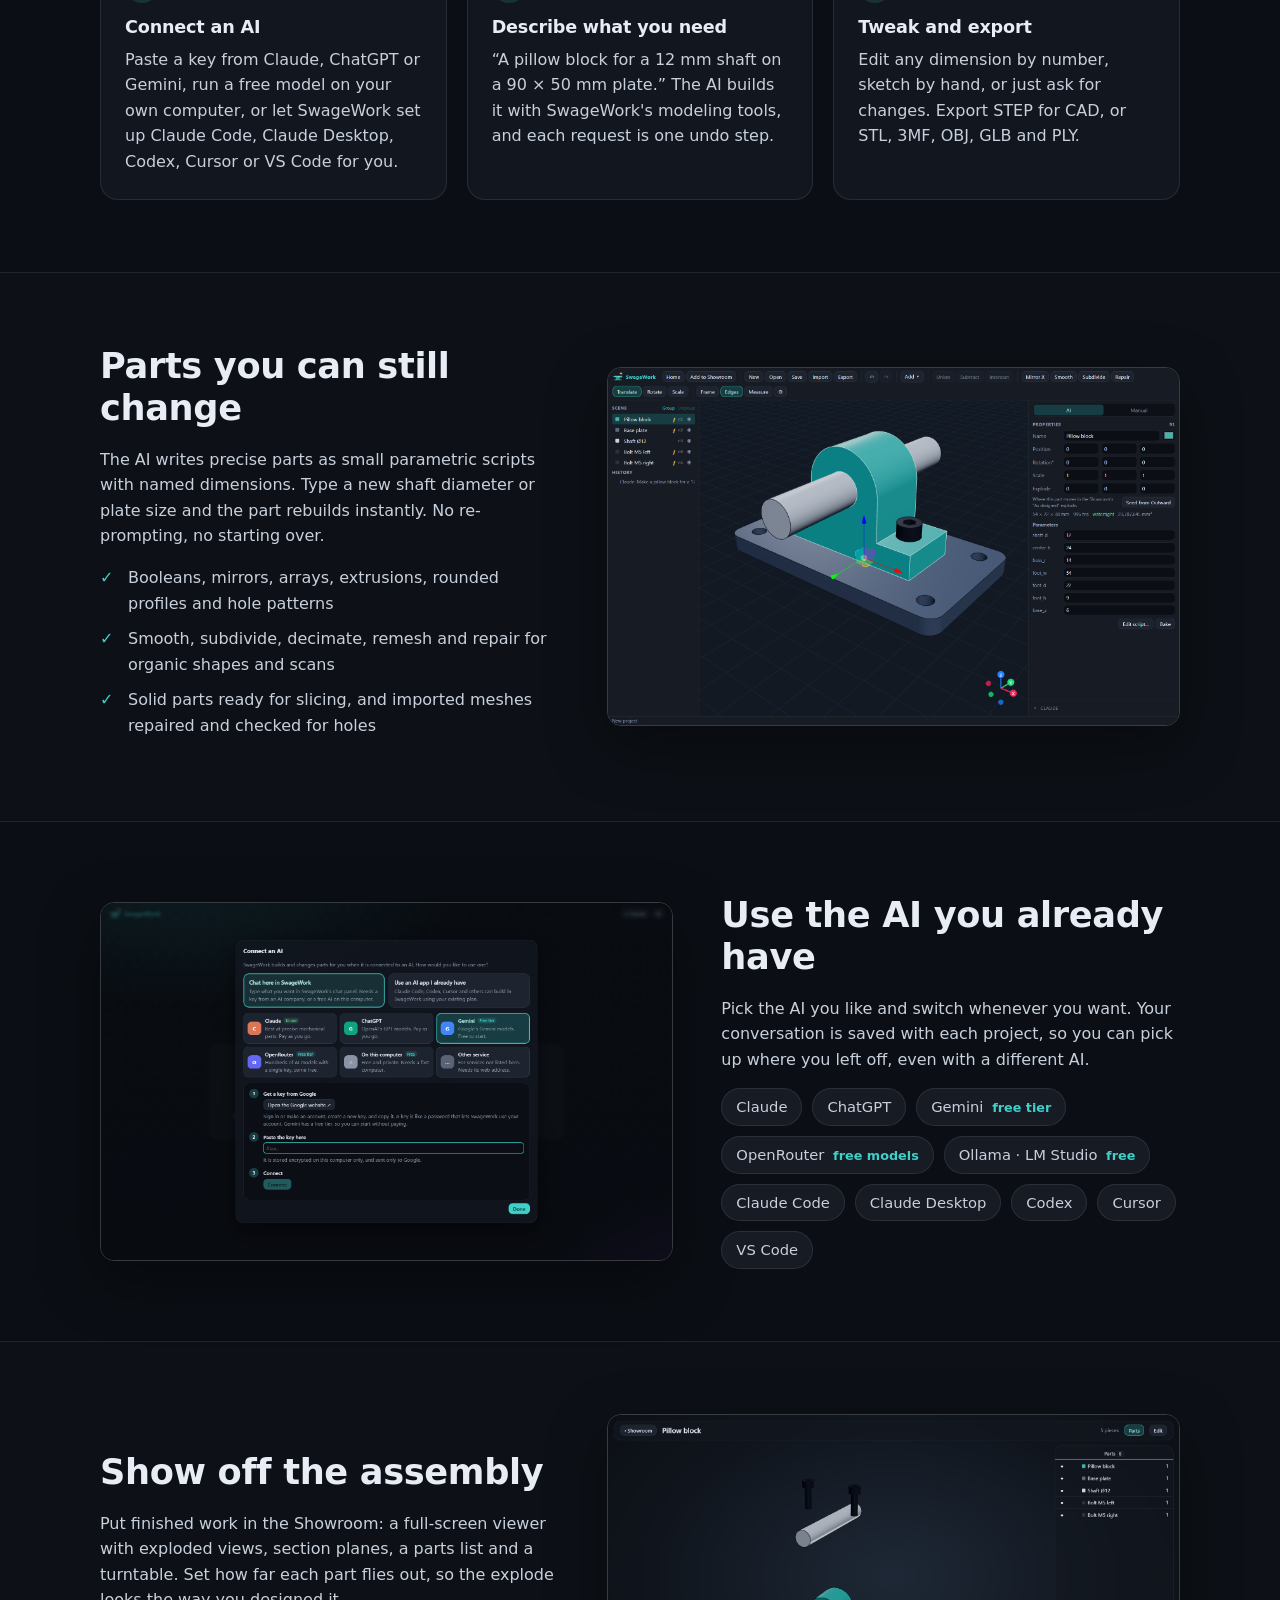
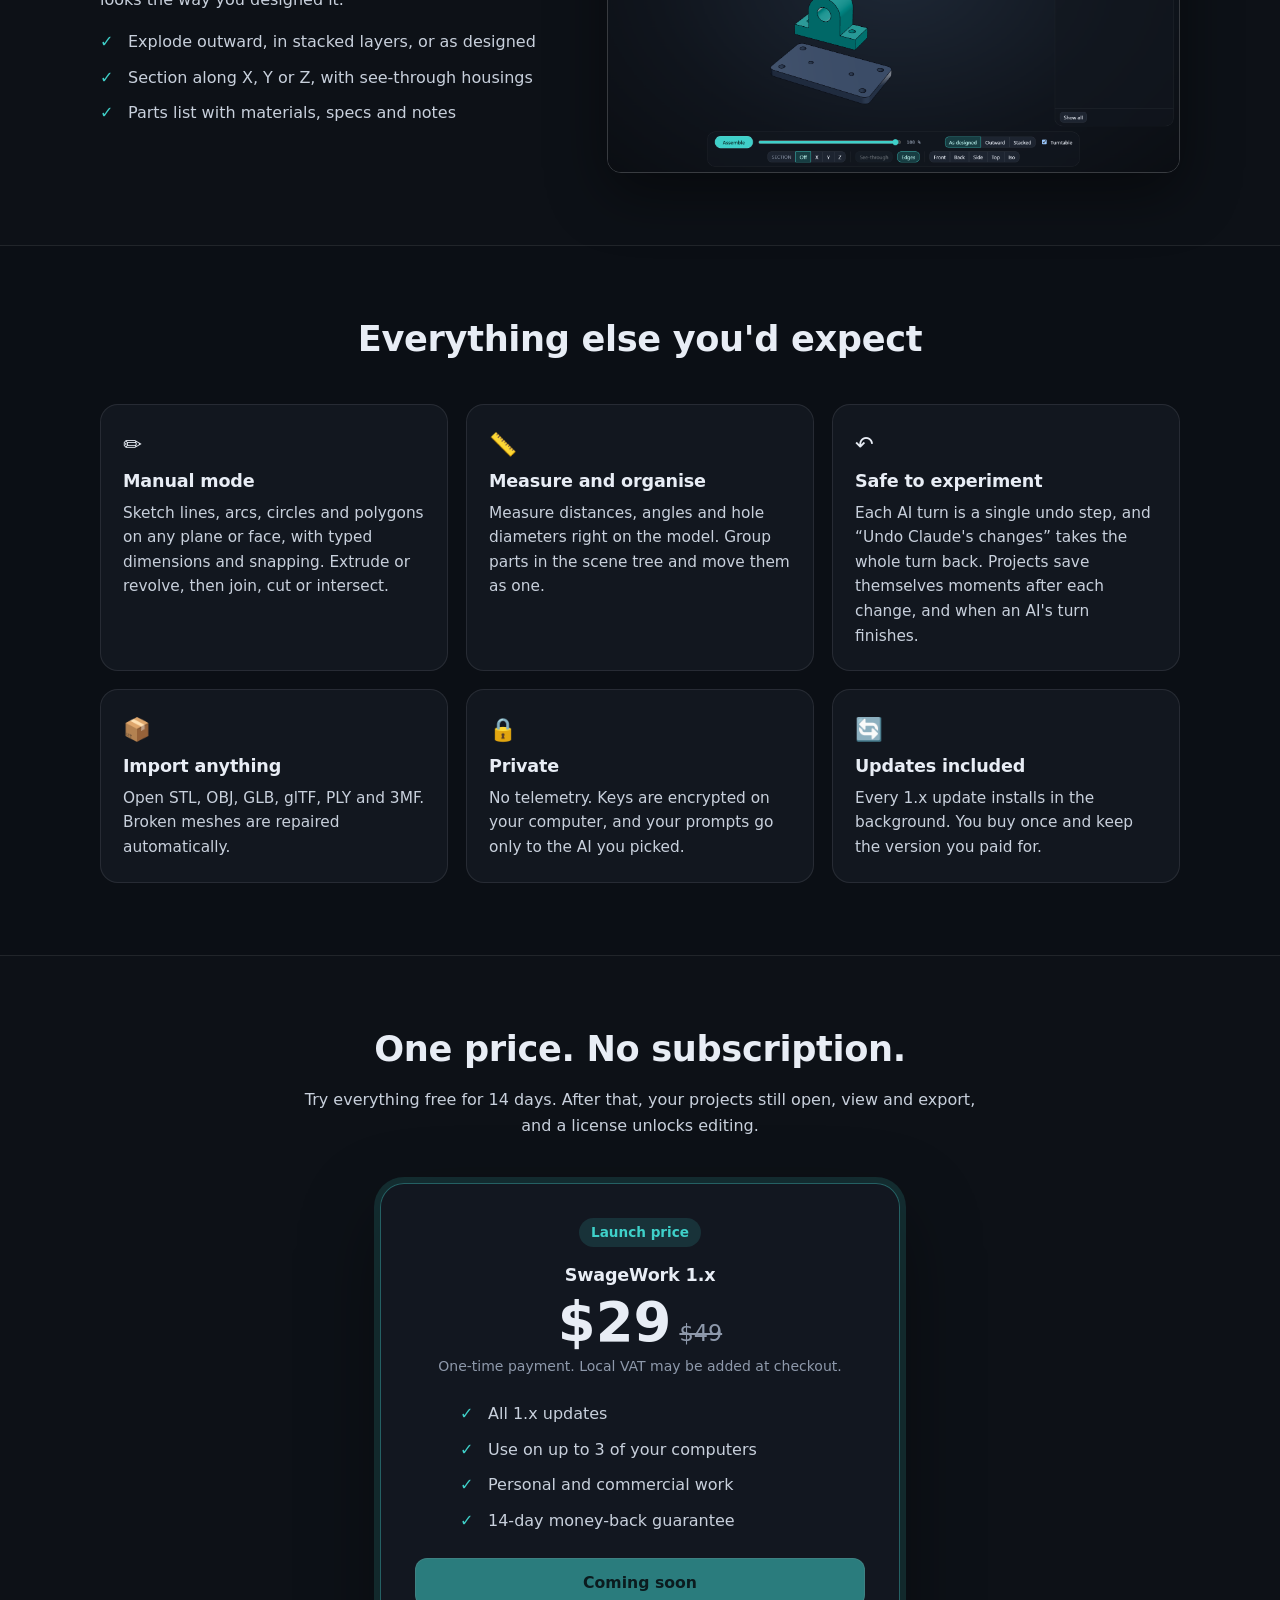
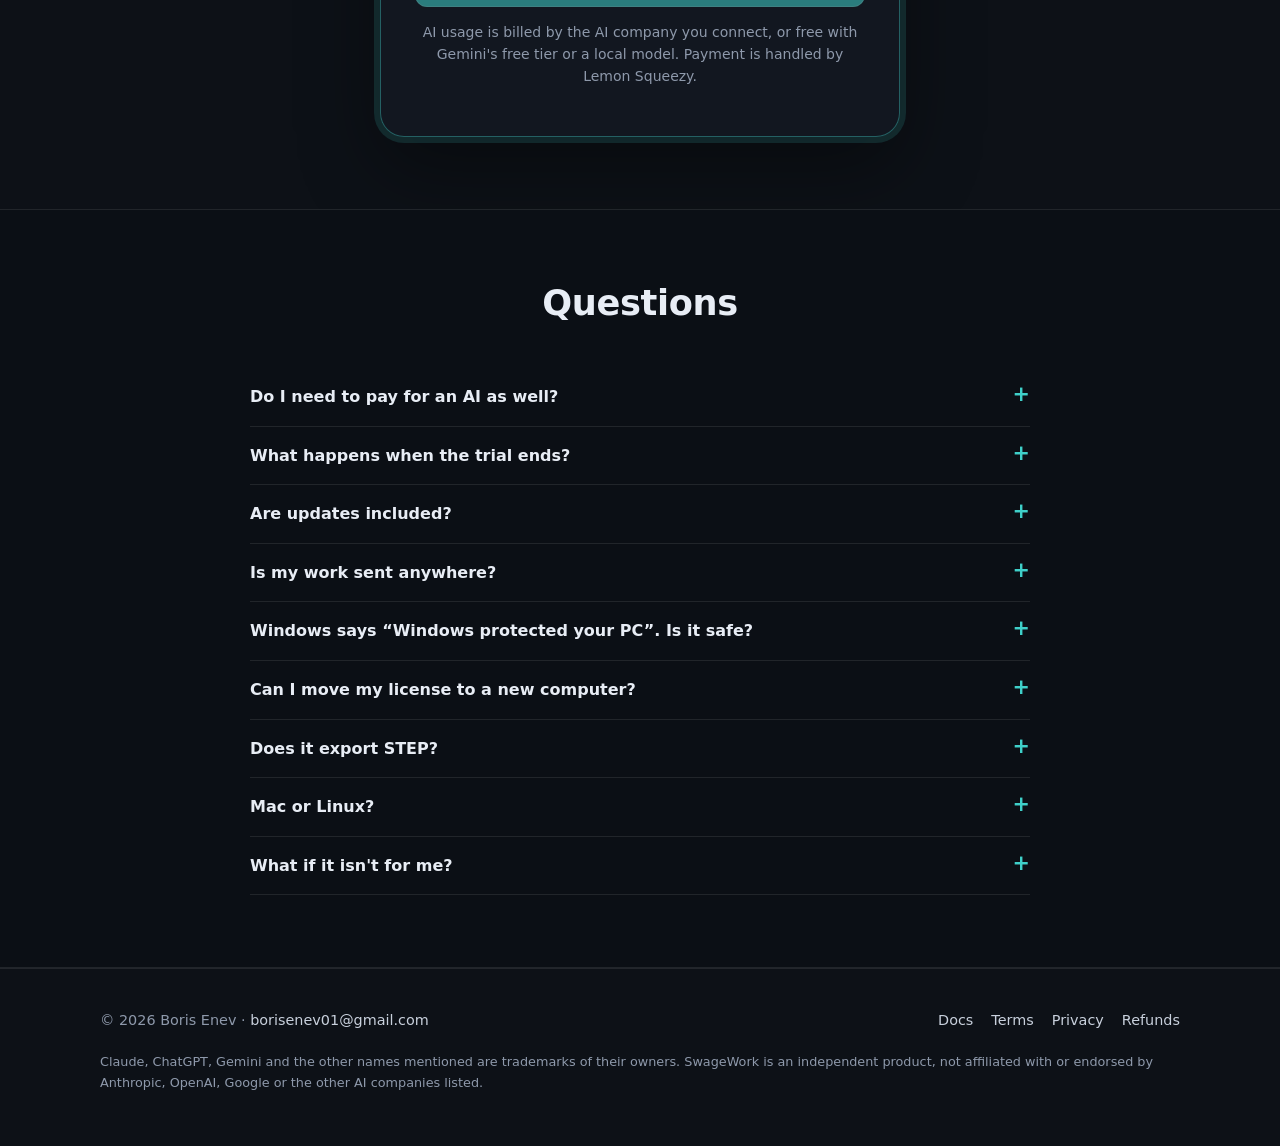
==== commit 2d8cf1cb: "Update site" ====
--- a/index.html
+++ b/index.html
@@ -15,7 +15,7 @@
 <!-- header -->
 <header class="site-header">
   <div class="wrap">
-    <a class="brand" href="index.html"><img src="img/logo.svg" alt=""><span>Mesh<b>Forge</b></span></a>
+    <a class="brand" href="index.html"><img src="img/logo.svg" alt=""><span>Swage<b>Work</b></span></a>
     <nav class="nav">
       <a href="index.html#features">Features</a>
       <a href="index.html#pricing">Pricing</a>
